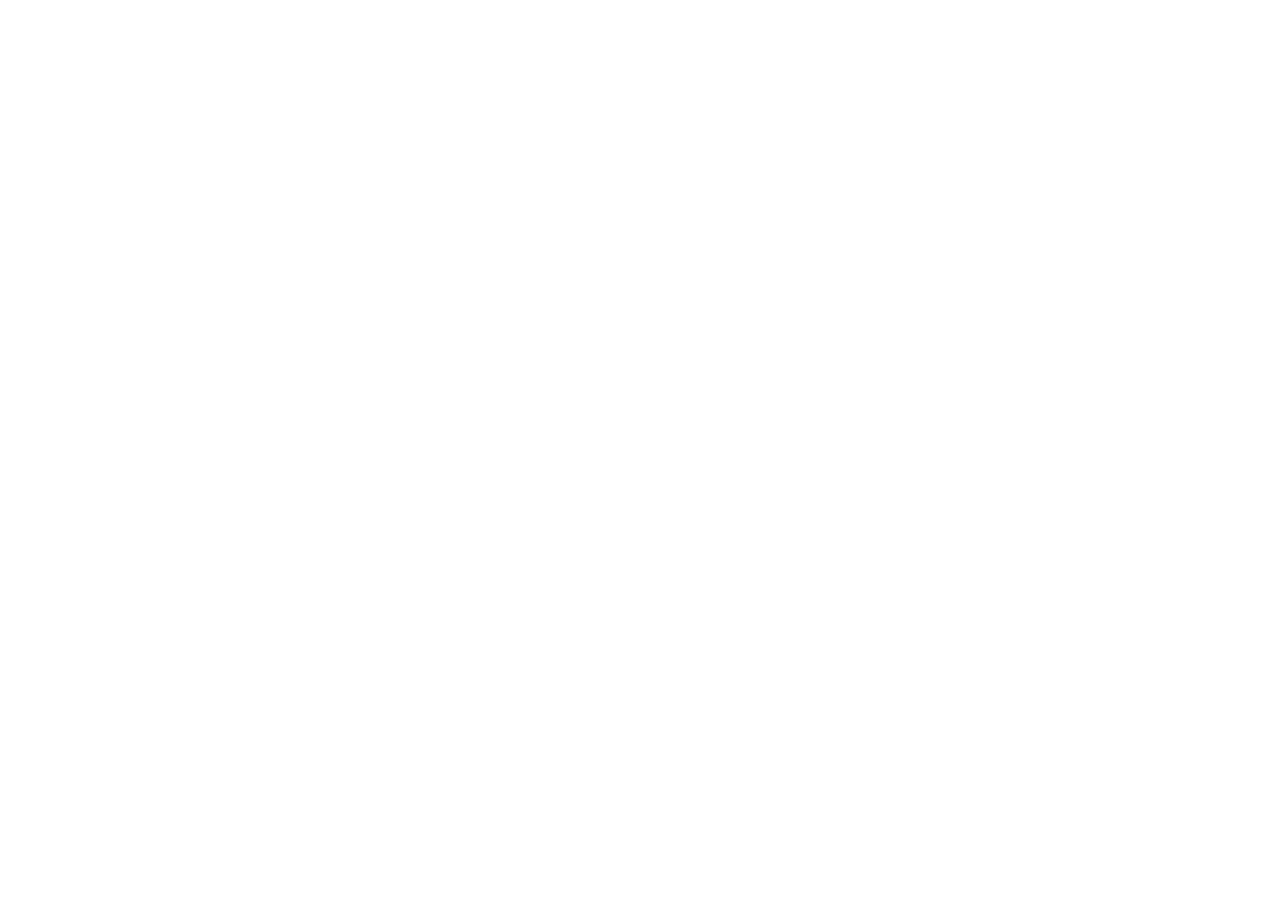
==== index.html @ 1edb26a7 "Added a index.html file" ====
<!DOCTYPE html>
<html lang="en">
<head>
    <meta charset="UTF-8">
    <meta name="viewport" content="width=device-width, initial-scale=1.0">
    <title>Portfolio</title>
</head>
<body>
    
</body>
</html>
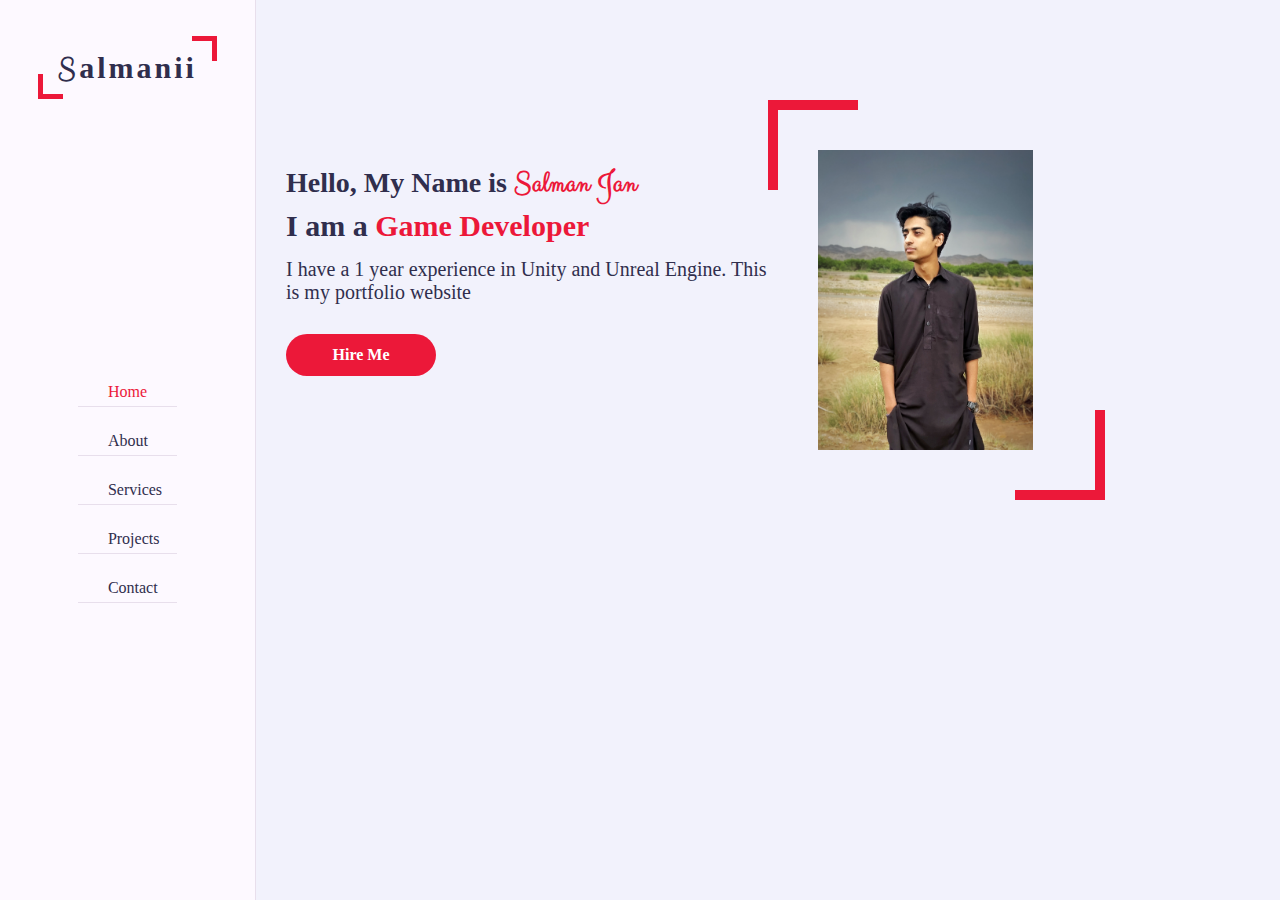
==== commit 27631956: "Home page successfully completed" ====
--- a/index.html
+++ b/index.html
@@ -1,11 +1,45 @@
 <!DOCTYPE html>
 <html lang="en">
+
 <head>
     <meta charset="UTF-8">
     <meta name="viewport" content="width=device-width, initial-scale=1.0">
+    <link rel="stylesheet" href="./CSS/style.css">
+    <link rel="stylesheet" href="./CSS/Skins/color-1.css">
+    <link rel="stylesheet" href="https://cdnjs.cloudflare.com/ajax/libs/font-awesome/6.5.1/css/all.min.css"
+        integrity="sha512-DTOQO9RWCH3ppGqcWaEA1BIZOC6xxalwEsw9c2QQeAIftl+Vegovlnee1c9QX4TctnWMn13TZye+giMm8e2LwA=="
+        crossorigin="anonymous" referrerpolicy="no-referrer" />
     <title>Portfolio</title>
 </head>
+
 <body>
-    
+    <header>
+        <div class="salmanii-logo">
+            <a href="#"><span>S</span>almanii</a>
+        </div>
+        <nav>
+            <ul>
+                <li><a href="#" class="active"><i class="fa fa-home"></i>Home</a></li>
+                <li><a href="#"><i class="fa fa-user"></i>About</a></li>
+                <li><a href="#"><i class="fa fa-list"></i>Services</a></li>
+                <li><a href="#"><i class="fa fa-briefcase"></i>Projects</a></li>
+                <li><a href="#"><i class="fa fa-comments"></i>Contact</a></li>
+            </ul>
+        </nav>
+    </header>
+    <main>
+        <div class="salmanii-HomeSection salmanii-Section">
+            <div class="salmanii-text">
+                <h3 class="salmanii-intro">Hello, My Name is <span>Salman Jan</span></h3>
+                <h3 class="salmanii-profession">I am a <span class="salmanii-typing">Game Developer</span></h3>
+                <p>I have a 1 year experience in Unity and Unreal Engine. This is my portfolio website</p>
+                <a href = "#" class="btn Hire-Me">Hire Me</a>
+            </div>
+            <div class="salmanii-picture">
+                <img src="./Images/IMG_20210801_190911.jpg" alt="my picture">
+            </div>
+        </div>
+    </main>
 </body>
+
 </html>--- a/CSS/style.css
+++ b/CSS/style.css
@@ -0,0 +1,209 @@
+@import url('https://fonts.googleapis.com/css2?family=Clicker+Script&family=Poppins:ital,wght@0,100;0,200;0,300;0,400;0,500;0,600;0,700;1,700&display=swap');
+*{
+    margin: 0;
+    padding: 0;
+    box-sizing: border-box;
+}
+:root{
+    --bg-white-900: #f2f2fc;
+    --bg-white-100: #fdf9ff;
+    --bg-white-50: #e8dfec;
+    --text-black-900: #302e4d;
+    --text-black-700: #504e70;
+}
+html,body{
+    display: flex;
+    font-family: 'Poppins' sans-serif;
+    width: 100%;
+    height: 100%;
+}
+
+header{
+    background-color: var(--bg-white-100);
+    border-right: 1px solid var(--bg-white-50);
+    width: 20%;
+    height: 100%;
+    position: fixed;
+    top: 0;
+    left: 0;
+    display: flex;
+    justify-content: center;
+    align-items: center;
+}
+
+main{
+    background-color:var(--bg-white-900);
+    margin-left: 20%;
+    width: 80%;
+    flex: 1;
+    display: flex;
+}
+
+
+ul{
+    list-style: none;
+}
+
+a{
+    text-decoration: none;
+}
+
+.salmanii-logo{
+    position: absolute;
+    top: 50px;
+    font-size: 30px;
+}
+
+.salmanii-logo a{
+    color: var(--text-black-900);
+    font-weight: 700;
+    padding: 15px 20px;
+    letter-spacing: 3px;
+    position: relative;
+}
+
+.salmanii-logo a span{
+    font-family: 'Clicker Script', cursive;
+}
+
+.salmanii-logo a::before{
+    content: '';
+    position: absolute;
+    width: 20px;
+    height: 20px;
+    border-bottom: 5px solid var(--skin-color);
+    border-left: 5px solid var(--skin-color);
+    bottom: 0;
+    left: 0;
+}
+
+.salmanii-logo a::after{
+    content: '';
+    position: absolute;
+    width: 20px;
+    height: 20px;
+    border-top: 5px solid var(--skin-color);
+    border-right: 5px solid var(--skin-color);
+    top: 0;
+    right: 0;
+}
+
+nav ul{
+    margin-top: 100px;
+}
+
+nav ul li{
+    border-bottom: 1px solid var(--bg-white-50);
+    margin-bottom: 20px;
+    padding: 5px 15px;
+}
+
+nav ul li a{
+    color: var(--text-black-900);
+}
+
+nav ul li a.active{
+    color: var(--skin-color);
+}
+
+nav ul li a i{
+    margin-right: 15px;
+}
+
+.salmanii-Section{
+    width: 100%;
+    min-height:100vh ;
+    padding: 20px 30px;
+}
+
+.salmanii-HomeSection{
+    display: flex;
+}
+
+.salmanii-text{
+    width: 50%;
+    height: 500px;
+    color: var(--text-black-900);
+    display: flex;
+    flex-wrap: wrap;
+    flex-direction: column;
+    justify-content: center;
+}
+
+.salmanii-intro{
+    font-size: 28px;
+}
+
+.salmanii-intro span{
+    font-family: 'Clicker Script',cursive;
+    color: var(--skin-color);
+    font-size: 30px;
+}
+
+.salmanii-profession{
+    font-size: 30px;
+    margin-top: 5px;
+}
+
+.salmanii-profession span{
+    color: var(--skin-color);
+}
+
+.salmanii-HomeSection p{
+    columns: var(--text-black-700);
+    margin-top: 15px;
+    margin-bottom: 30px;
+    font-size: 20px;
+}
+
+a.btn{
+    font-size: 16px;
+    font-weight: 700;
+    padding: 12px 35px;
+    background-color: var(--skin-color);
+    border-radius: 40px;
+    display: inline-block;
+    color: white;
+    transition: all 0.3 ease;
+    width: 150px;
+    text-align: center;
+}
+
+.btn:hover{
+    transform: scale(1.05);
+}
+
+.salmanii-picture{
+    width: 35%;
+    height: 400px;
+    margin-top: 80px;
+    position: relative;
+    padding-left: 50px;
+    padding-top: 50px;
+}
+
+.salmanii-picture img{
+    height: 300px;
+}
+
+.salmanii-picture::before{
+    content: '';
+    position: absolute;
+    width: 80px;
+    height: 80px;
+    border-top: 10px solid var(--skin-color);
+    border-left: 10px solid var(--skin-color);
+    top: 0;
+    left: 0;
+}
+
+.salmanii-picture::after{
+    content: '';
+    position: absolute;
+    width: 80px;
+    height: 80px;
+    border-bottom: 10px solid var(--skin-color);
+    border-right: 10px solid var(--skin-color);
+    right: 0;
+    bottom: 0;
+}--- a/CSS/Skins/color-1.css
+++ b/CSS/Skins/color-1.css
@@ -0,0 +1,3 @@
+:root{
+    --skin-color: #ec1839;
+}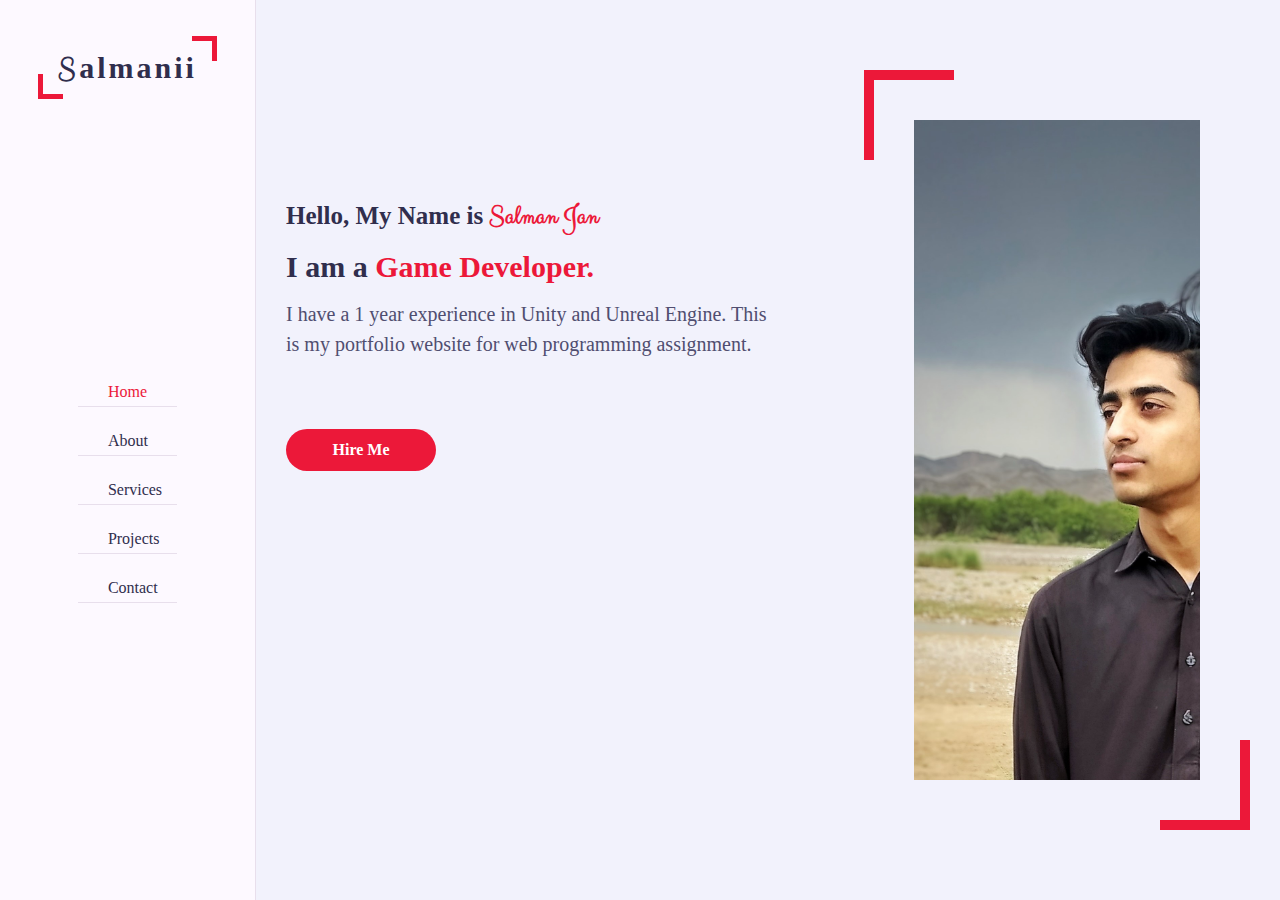
==== commit e39cb626: "Successfully created About page" ====
--- a/index.html
+++ b/index.html
@@ -6,6 +6,7 @@
     <meta name="viewport" content="width=device-width, initial-scale=1.0">
     <link rel="stylesheet" href="./CSS/style.css">
     <link rel="stylesheet" href="./CSS/Skins/color-1.css">
+    <link rel="stylesheet" href="./CSS/Home.css">
     <link rel="stylesheet" href="https://cdnjs.cloudflare.com/ajax/libs/font-awesome/6.5.1/css/all.min.css"
         integrity="sha512-DTOQO9RWCH3ppGqcWaEA1BIZOC6xxalwEsw9c2QQeAIftl+Vegovlnee1c9QX4TctnWMn13TZye+giMm8e2LwA=="
         crossorigin="anonymous" referrerpolicy="no-referrer" />
@@ -19,8 +20,8 @@
         </div>
         <nav>
             <ul>
-                <li><a href="#" class="active"><i class="fa fa-home"></i>Home</a></li>
-                <li><a href="#"><i class="fa fa-user"></i>About</a></li>
+                <li><a href="index.html" class="active"><i class="fa fa-home"></i>Home</a></li>
+                <li><a href="./HTML/About.html"><i class="fa fa-user"></i>About</a></li>
                 <li><a href="#"><i class="fa fa-list"></i>Services</a></li>
                 <li><a href="#"><i class="fa fa-briefcase"></i>Projects</a></li>
                 <li><a href="#"><i class="fa fa-comments"></i>Contact</a></li>
@@ -28,15 +29,22 @@
         </nav>
     </header>
     <main>
-        <div class="salmanii-HomeSection salmanii-Section">
-            <div class="salmanii-text">
-                <h3 class="salmanii-intro">Hello, My Name is <span>Salman Jan</span></h3>
-                <h3 class="salmanii-profession">I am a <span class="salmanii-typing">Game Developer</span></h3>
-                <p>I have a 1 year experience in Unity and Unreal Engine. This is my portfolio website</p>
-                <a href = "#" class="btn Hire-Me">Hire Me</a>
-            </div>
-            <div class="salmanii-picture">
-                <img src="./Images/IMG_20210801_190911.jpg" alt="my picture">
+        <div class="salmanii-Section">
+            <div class="salmanii-HomeSection ">
+                <div class="salmanii-text">
+                    <div class="salmanii-text-box">
+                        <h3 class="salmanii-intro">Hello, My Name is <span>Salman Jan</span></h3>
+                        <h3 class="salmanii-profession">I am a <span class="salmanii-typing">Game Developer.</span></h3>
+                        <p>I have a 1 year experience in Unity and Unreal Engine. This is my portfolio website for web
+                            programming assignment.</p>
+                        <a href="#" class="btn Hire-Me">Hire Me</a>
+                    </div>
+                </div>
+                <div class="salmanii-picture">
+                    <div class="salmanii-picture-box">
+                        <!-- Image is contained as background image. -->
+                    </div>
+                </div>
             </div>
         </div>
     </main>
--- a/CSS/style.css
+++ b/CSS/style.css
@@ -15,7 +15,7 @@
     display: flex;
     font-family: 'Poppins' sans-serif;
     width: 100%;
-    height: 100%;
+    min-height: 100%;
 }
 
 header{
@@ -37,6 +37,7 @@
     width: 80%;
     flex: 1;
     display: flex;
+    min-height:100vh ;
 }
 
 
@@ -112,48 +113,38 @@
 
 .salmanii-Section{
     width: 100%;
-    min-height:100vh ;
-    padding: 20px 30px;
+    height:100% ;
+    padding: 40px 30px;
 }
 
-.salmanii-HomeSection{
-    display: flex;
+.flb_100{
+    flex-basis: 100%;
+    max-width: 100%;
 }
 
-.salmanii-text{
-    width: 50%;
-    height: 500px;
-    color: var(--text-black-900);
-    display: flex;
-    flex-wrap: wrap;
-    flex-direction: column;
-    justify-content: center;
+.flb_60{
+    flex-basis: 60%;
+    max-width: 60%;
 }
 
-.salmanii-intro{
-    font-size: 28px;
+.flb_40{
+    flex-basis: 40%;
+    max-width: 40%;
 }
 
-.salmanii-intro span{
-    font-family: 'Clicker Script',cursive;
-    color: var(--skin-color);
-    font-size: 30px;
+.flb_50{
+    flex-basis: 50%;
+    max-width: 50%;
 }
 
-.salmanii-profession{
-    font-size: 30px;
-    margin-top: 5px;
+.flb_45{
+    flex-basis: 45%;
+    max-width: 45%;
 }
 
-.salmanii-profession span{
-    color: var(--skin-color);
-}
-
-.salmanii-HomeSection p{
-    columns: var(--text-black-700);
-    margin-top: 15px;
-    margin-bottom: 30px;
-    font-size: 20px;
+.flb_48{
+    flex-basis: 48%;
+    max-width: 48%;
 }
 
 a.btn{
@@ -173,37 +164,6 @@
     transform: scale(1.05);
 }
 
-.salmanii-picture{
-    width: 35%;
-    height: 400px;
-    margin-top: 80px;
-    position: relative;
-    padding-left: 50px;
-    padding-top: 50px;
-}
-
-.salmanii-picture img{
-    height: 300px;
-}
-
-.salmanii-picture::before{
-    content: '';
-    position: absolute;
-    width: 80px;
-    height: 80px;
-    border-top: 10px solid var(--skin-color);
-    border-left: 10px solid var(--skin-color);
-    top: 0;
-    left: 0;
-}
-
-.salmanii-picture::after{
-    content: '';
-    position: absolute;
-    width: 80px;
-    height: 80px;
-    border-bottom: 10px solid var(--skin-color);
-    border-right: 10px solid var(--skin-color);
-    right: 0;
-    bottom: 0;
+.shadow-dark{
+    box-shadow: 0 0 20px rgba(48,46,77,0.15);
 }--- a/CSS/Home.css
+++ b/CSS/Home.css
@@ -0,0 +1,99 @@
+
+.salmanii-HomeSection{
+    display: flex;
+    flex-wrap: wrap;
+    width: 100%;
+    height: 100%;
+    padding: 30px 0px;
+}
+
+.salmanii-text{
+    flex-basis: 60%;
+    max-width: 60%;
+    color: var(--text-black-900);
+    display: flex;
+    flex-wrap: wrap;
+    flex-direction: column;
+    justify-content: space-evenly;
+}
+
+.salmanii-text-box{
+    width: 85%;
+    display: flex;
+    flex-direction: column;
+    height: 70%;
+}
+
+.salmanii-intro{
+    font-size: 25px;
+    margin: 15px 0px;
+}
+
+.salmanii-intro span{
+    font-family: 'Clicker Script',cursive;
+    color: var(--skin-color);
+    font-size: 27px;
+}
+
+.salmanii-profession{
+    font-size: 30px;
+    margin-bottom: 15px;
+}
+
+.salmanii-profession span{
+    color: var(--skin-color);
+}
+
+.salmanii-HomeSection p{
+    color: var(--text-black-700);
+    font-size: 20px;
+    margin-bottom: 70px;
+    line-height: 30px;
+}
+
+.salmanii-picture{
+    flex-basis: 40%;
+    max-width: 40%;
+    padding: 50px;
+    position: relative;
+}
+
+.salmanii-picture img{
+    height: 300px;
+}
+
+.salmanii-picture::before{
+    content: '';
+    position: absolute;
+    width: 80px;
+    height: 80px;
+    border-top: 10px solid var(--skin-color);
+    border-left: 10px solid var(--skin-color);
+    top: 0;
+    left: 0;
+}
+
+.salmanii-picture::after{
+    content: '';
+    position: absolute;
+    width: 80px;
+    height: 80px;
+    border-bottom: 10px solid var(--skin-color);
+    border-right: 10px solid var(--skin-color);
+    right: 0;
+    bottom: 0;
+}
+
+.salmanii-picture-box{
+    width: 100%;
+    height: 100%;
+    padding: 40px;
+    position: relative;
+    background-image: url(../Images/1.jpg);
+    background-size: cover;
+}
+
+.salmanii-actual-img{
+    width: 100%;
+    height: 100%;
+}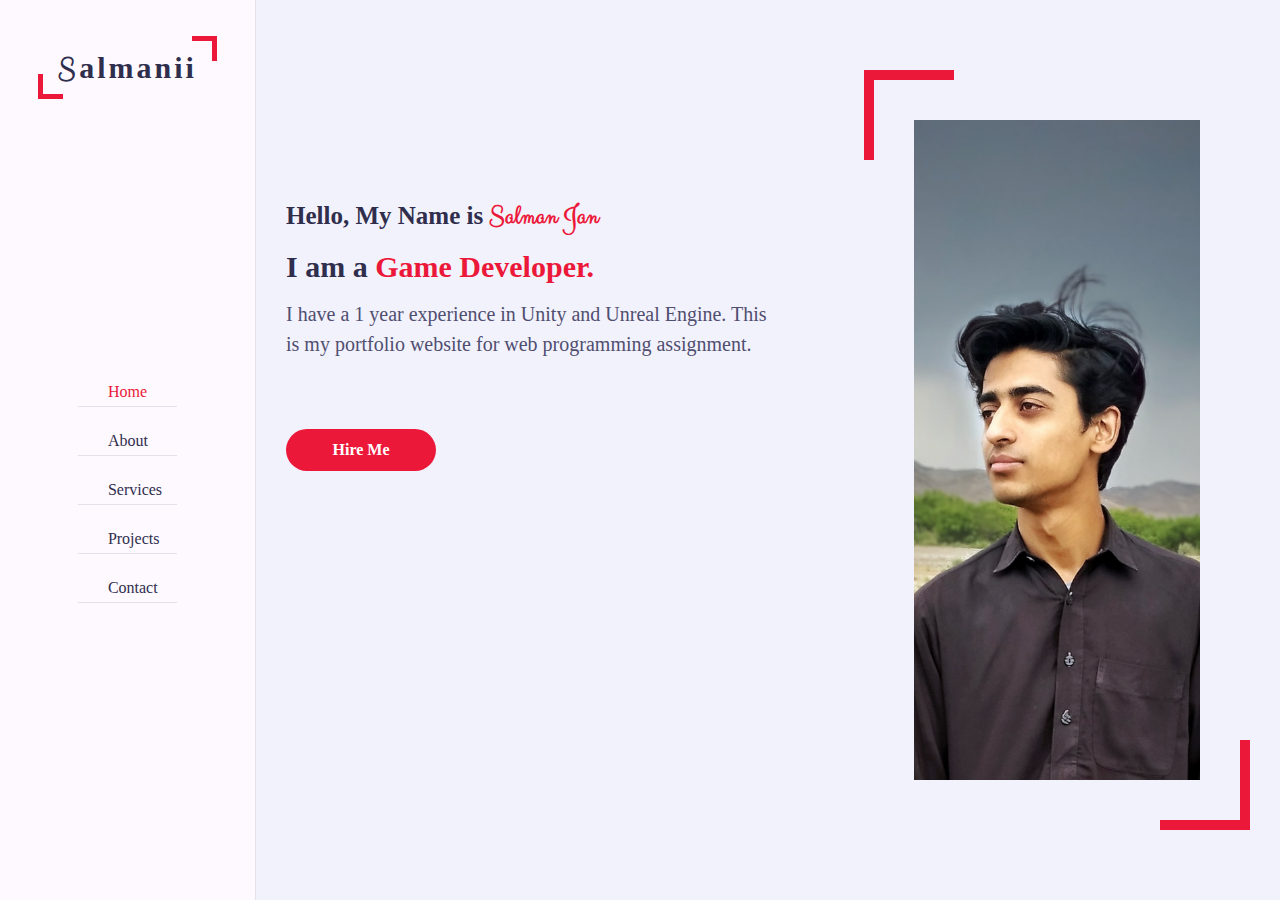
==== commit f3686a33: "Added projects and services page" ====
--- a/index.html
+++ b/index.html
@@ -22,8 +22,8 @@
             <ul>
                 <li><a href="index.html" class="active"><i class="fa fa-home"></i>Home</a></li>
                 <li><a href="./HTML/About.html"><i class="fa fa-user"></i>About</a></li>
-                <li><a href="#"><i class="fa fa-list"></i>Services</a></li>
-                <li><a href="#"><i class="fa fa-briefcase"></i>Projects</a></li>
+                <li><a href="./HTML/Services.html"><i class="fa fa-list"></i>Services</a></li>
+                <li><a href="./HTML/Projects.html"><i class="fa fa-briefcase"></i>Projects</a></li>
                 <li><a href="#"><i class="fa fa-comments"></i>Contact</a></li>
             </ul>
         </nav>
@@ -42,7 +42,7 @@
                 </div>
                 <div class="salmanii-picture">
                     <div class="salmanii-picture-box">
-                        <!-- Image is contained as background image. -->
+                        <img src="./Images/1.jpg" alt="my-pic">
                     </div>
                 </div>
             </div>
--- a/CSS/style.css
+++ b/CSS/style.css
@@ -166,4 +166,67 @@
 
 .shadow-dark{
     box-shadow: 0 0 20px rgba(48,46,77,0.15);
+}
+
+.salmanii-section-title{
+    margin-bottom: 60px;
+}
+
+.salmanii-section-title h1{
+    position: relative;
+    font-size: 40px;
+    color: var(--text-black-900);
+}
+
+.salmanii-section-title h1::before{
+    content: '';
+    position: absolute;
+    width: 60px;
+    height: 4px;
+    background-color:var(--skin-color);
+    top: 100%;
+    left: 0;
+}
+
+.salmanii-section-title h1::after{
+    content: '';
+    position: absolute;
+    width: 30px;
+    height: 4px;
+    background-color:var(--skin-color);
+    top: 100%;
+    left: 0;
+    margin-top: 8px;
+}
+
+.salmanii-outline-section,.salmanii-outline-section-inside{
+    width: 100%;
+    min-height: 100%;
+}
+
+.salmanii-outline-section{
+    position: relative;
+    padding: 40px;
+}
+
+.salmanii-outline-section-inside::before{
+    content: '';
+    position: absolute;
+    width: 80px;
+    height: 80px;
+    border-top: 10px solid var(--skin-color);
+    border-left: 10px solid var(--skin-color);
+    top: 0;
+    left: 0;
+}
+
+.salmanii-outline-section-inside::after{
+    content: '';
+    position: absolute;
+    width: 80px;
+    height: 80px;
+    border-right: 10px solid var(--skin-color);
+    border-bottom: 10px solid var(--skin-color);
+    bottom: 0;
+    right: 0;
 }--- a/CSS/Home.css
+++ b/CSS/Home.css
@@ -58,10 +58,6 @@
     position: relative;
 }
 
-.salmanii-picture img{
-    height: 300px;
-}
-
 .salmanii-picture::before{
     content: '';
     position: absolute;
@@ -87,13 +83,11 @@
 .salmanii-picture-box{
     width: 100%;
     height: 100%;
-    padding: 40px;
-    position: relative;
-    background-image: url(../Images/1.jpg);
-    background-size: cover;
 }
 
-.salmanii-actual-img{
+.salmanii-picture-box img{
+    height: 100%;
     width: 100%;
-    height: 100%;
-}+    object-fit: cover;
+}
+
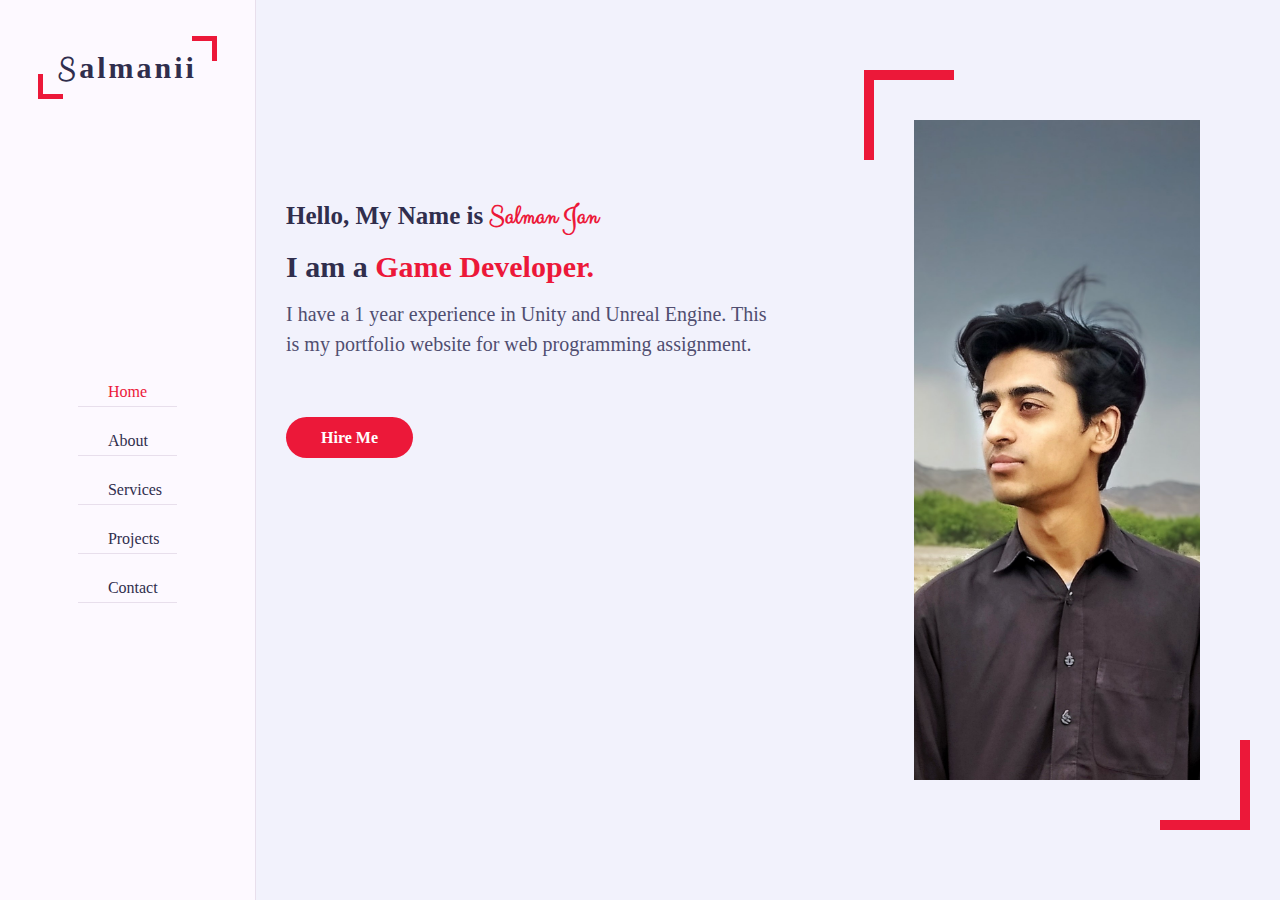
==== commit c5051e2d: "HTML and CSS Version complete, Responsive for only Mobile devices not Ipad etc. Plus the hamburger m" ====
--- a/index.html
+++ b/index.html
@@ -18,16 +18,20 @@
         <div class="salmanii-logo">
             <a href="#"><span>S</span>almanii</a>
         </div>
+        <div class="nav-toggler">
+            <span></span>
+        </div>
         <nav>
-            <ul>
+            <ul class="nav-menu">
                 <li><a href="index.html" class="active"><i class="fa fa-home"></i>Home</a></li>
                 <li><a href="./HTML/About.html"><i class="fa fa-user"></i>About</a></li>
                 <li><a href="./HTML/Services.html"><i class="fa fa-list"></i>Services</a></li>
                 <li><a href="./HTML/Projects.html"><i class="fa fa-briefcase"></i>Projects</a></li>
-                <li><a href="#"><i class="fa fa-comments"></i>Contact</a></li>
+                <li><a href="./HTML/Contact.html"><i class="fa fa-comments"></i>Contact</a></li>
             </ul>
         </nav>
     </header>
+    
     <main>
         <div class="salmanii-Section">
             <div class="salmanii-HomeSection ">
@@ -37,7 +41,9 @@
                         <h3 class="salmanii-profession">I am a <span class="salmanii-typing">Game Developer.</span></h3>
                         <p>I have a 1 year experience in Unity and Unreal Engine. This is my portfolio website for web
                             programming assignment.</p>
-                        <a href="#" class="btn Hire-Me">Hire Me</a>
+                        <div class="samanii-Hire-me">
+                            <a href="#" class="btn Hire-Me">Hire Me</a>
+                        </div>
                     </div>
                 </div>
                 <div class="salmanii-picture">
@@ -48,6 +54,7 @@
             </div>
         </div>
     </main>
+    
 </body>
 
 </html>--- a/CSS/style.css
+++ b/CSS/style.css
@@ -37,7 +37,7 @@
     width: 80%;
     flex: 1;
     display: flex;
-    min-height:100vh ;
+    min-height:100% ;
 }
 
 
@@ -111,6 +111,49 @@
     margin-right: 15px;
 }
 
+.nav-toggler {
+    height: 40px;
+    width: 45px;
+    cursor: pointer;
+    position: fixed;
+    left: 300px;
+    top: 20px;
+    border-radius: 5px;
+    border: 1px solid var(--bg-white-50);
+    background: var(--bg-white-100);
+    display: none;
+    justify-content: center;
+    align-items: center;
+}
+
+.nav-toggler span{
+    height: 2px;
+    width: 18px;
+    display: inline-block;
+    position: relative;
+    background: var(--skin-color);
+}
+
+.nav-toggler span::before{
+    position: absolute;
+    content: '';
+    height: 2px;
+    width: 18px;
+    background: var(--skin-color);
+    top: -6px;
+    left: 0px;
+}
+
+.nav-toggler span::after{
+    position: absolute;
+    content: '';
+    height: 2px;
+    width: 18px;
+    background: var(--skin-color);
+    top: 6px;
+    left: 0px;
+}
+
 .salmanii-Section{
     width: 100%;
     height:100% ;
@@ -153,10 +196,8 @@
     padding: 12px 35px;
     background-color: var(--skin-color);
     border-radius: 40px;
-    display: inline-block;
     color: white;
     transition: all 0.3 ease;
-    width: 150px;
     text-align: center;
 }
 
@@ -229,4 +270,82 @@
     border-bottom: 10px solid var(--skin-color);
     bottom: 0;
     right: 0;
-}+}
+
+
+@media screen and (max-width: 1024px) {
+    header{
+        left: -300px;
+    }
+    main{
+        width: 100%;
+        margin-left: 0%;
+    }
+}
+
+@media screen and (max-width: 768px) {
+    .salmanii-Section{
+        padding: 15px 15px;
+        min-height: 100vh;
+    }
+    .nav-toggler {
+        display: flex;
+    }
+    .nav-toggle-label {
+        display: block;
+        cursor: pointer;
+        padding: 10px;
+        position: absolute;
+        top: 50%;
+        right: 20px;
+        transform: translateY(-50%);
+    }
+
+    .nav-toggle-label span {
+        display: block;
+        width: 30px;
+        height: 3px;
+        background-color: var(--text-black-900);
+        transition: transform 0.3s ease;
+    }
+
+    .nav-toggle:checked + .nav-toggle-label span {
+        transform: rotate(45deg) translate(-5px, -5px);
+    }
+
+    .nav-menu {
+        display: none;
+    }
+
+    .nav-toggle:checked ~ nav .nav-menu {
+        display: block;
+        position: absolute;
+        top: 100%;
+        right: 0;
+        width: 100%;
+        background-color: var(--bg-white-100);
+        border-right: 1px solid var(--bg-white-50);
+    }
+
+    .nav-menu li {
+        border-bottom: 1px solid var(--bg-white-50);
+    }
+
+    .nav-menu li:last-child {
+        border-bottom: none;
+    }
+
+    .nav-menu li a {
+        display: block;
+        padding: 10px 20px;
+        color: var(--text-black-900);
+        transition: background-color 0.3s ease;
+    }
+
+    .nav-menu li a:hover {
+        background-color: var(--bg-white-50);
+    }
+}
+
+
+  --- a/CSS/Home.css
+++ b/CSS/Home.css
@@ -1,4 +1,3 @@
-
 .salmanii-HomeSection{
     display: flex;
     flex-wrap: wrap;
@@ -91,3 +90,164 @@
     object-fit: cover;
 }
 
+@media screen and (max-width: 480px){
+    .salmanii-HomeSection{
+        flex-direction: column;
+        align-items: center;
+        padding: 0px;
+    }
+
+    .salmanii-text{
+        flex-basis: auto;
+        width: 100%;
+        max-width: 100%;
+    }
+
+    .salmanii-text-box{
+        width: 100%;
+        display: flex;
+        flex-direction: column;
+        height: 100%;
+    }
+    
+    .salmanii-intro{
+        font-size: 20px;
+    }
+    
+    .salmanii-profession{
+        font-size: 25px;
+        margin-bottom: 15px;
+    }
+    
+    .salmanii-HomeSection p{
+        font-size: 17px;
+        margin-bottom: 30px;
+    }
+
+    .salmanii-picture{
+        flex-basis: auto;
+        max-width: 80%;
+        padding: 20px;
+        order: -1;
+        height: 250px;
+    }
+
+    .salmanii-picture::before{
+        width: 60px;
+        height: 60px;
+        border-top: 8px solid var(--skin-color);
+        border-left: 8px solid var(--skin-color);
+    }
+    
+    .salmanii-picture::after{
+        width: 60px;
+        height: 60px;
+        border-bottom: 8px solid var(--skin-color);
+        border-right: 8px solid var(--skin-color);
+    }
+}
+
+@media screen and (min-width: 481px) and (max-width: 665px) {
+    .salmanii-Section{
+        padding: 15px 15px;
+    }
+    .salmanii-text-box{
+        width: 100%;
+    }
+    .salmanii-intro{
+        font-size: 15px;
+    }
+    
+    .salmanii-intro span{
+        font-size: 20px;
+    }
+    
+    .salmanii-profession{
+        font-size: 20px;
+        margin-bottom: 15px;
+    }
+    
+    .salmanii-HomeSection p{
+        font-size: 15px;
+        margin-bottom: 60px;
+        line-height: 25px;
+    }
+
+    .salmanii-text{
+        flex-basis: 50%;
+        max-width: 50%;
+    }
+
+    .salmanii-picture{
+        margin-top: 5%;
+        flex-basis: 50%;
+        max-width: 50%;
+        padding: 30px;
+        height: 80%;
+    }
+
+    .salmanii-picture::before{
+        width: 60px;
+        height: 60px;
+        border-top: 8px solid var(--skin-color);
+        border-left: 8px solid var(--skin-color);
+    }
+    
+    .salmanii-picture::after{
+        width: 60px;
+        height: 60px;
+        border-bottom: 8px solid var(--skin-color);
+        border-right: 8px solid var(--skin-color);
+    }
+    
+    .salmanii-picture-box{
+        width: 100%;
+        height: 100%;
+    }
+    
+    .salmanii-picture-box img{
+        height: 100%;
+        width: 100%;
+        object-fit: cover;
+    }
+  }
+
+  @media screen and (min-width: 667px) and (max-width: 768px) {
+    .salmanii-Section{
+        padding: 20px 20px;
+    }
+    .salmanii-text-box{
+        width: 100%;
+    }
+    .salmanii-intro{
+        font-size: 20px;
+    }
+    
+    .salmanii-intro span{
+        font-size: 30px;
+    }
+    
+    .salmanii-profession{
+        font-size: 30px;
+        margin-bottom: 15px;
+    }
+    
+    .salmanii-HomeSection p{
+        font-size: 20px;
+        margin-bottom: 70px;
+        line-height: 28px;
+    }
+
+    .salmanii-text{
+        flex-basis: 60%;
+        max-width: 60%;
+    }
+
+    .salmanii-picture{
+        flex-basis: 40%;
+        max-width: 40%;
+        padding: 30px;
+        height: 100%;
+    }
+
+  }